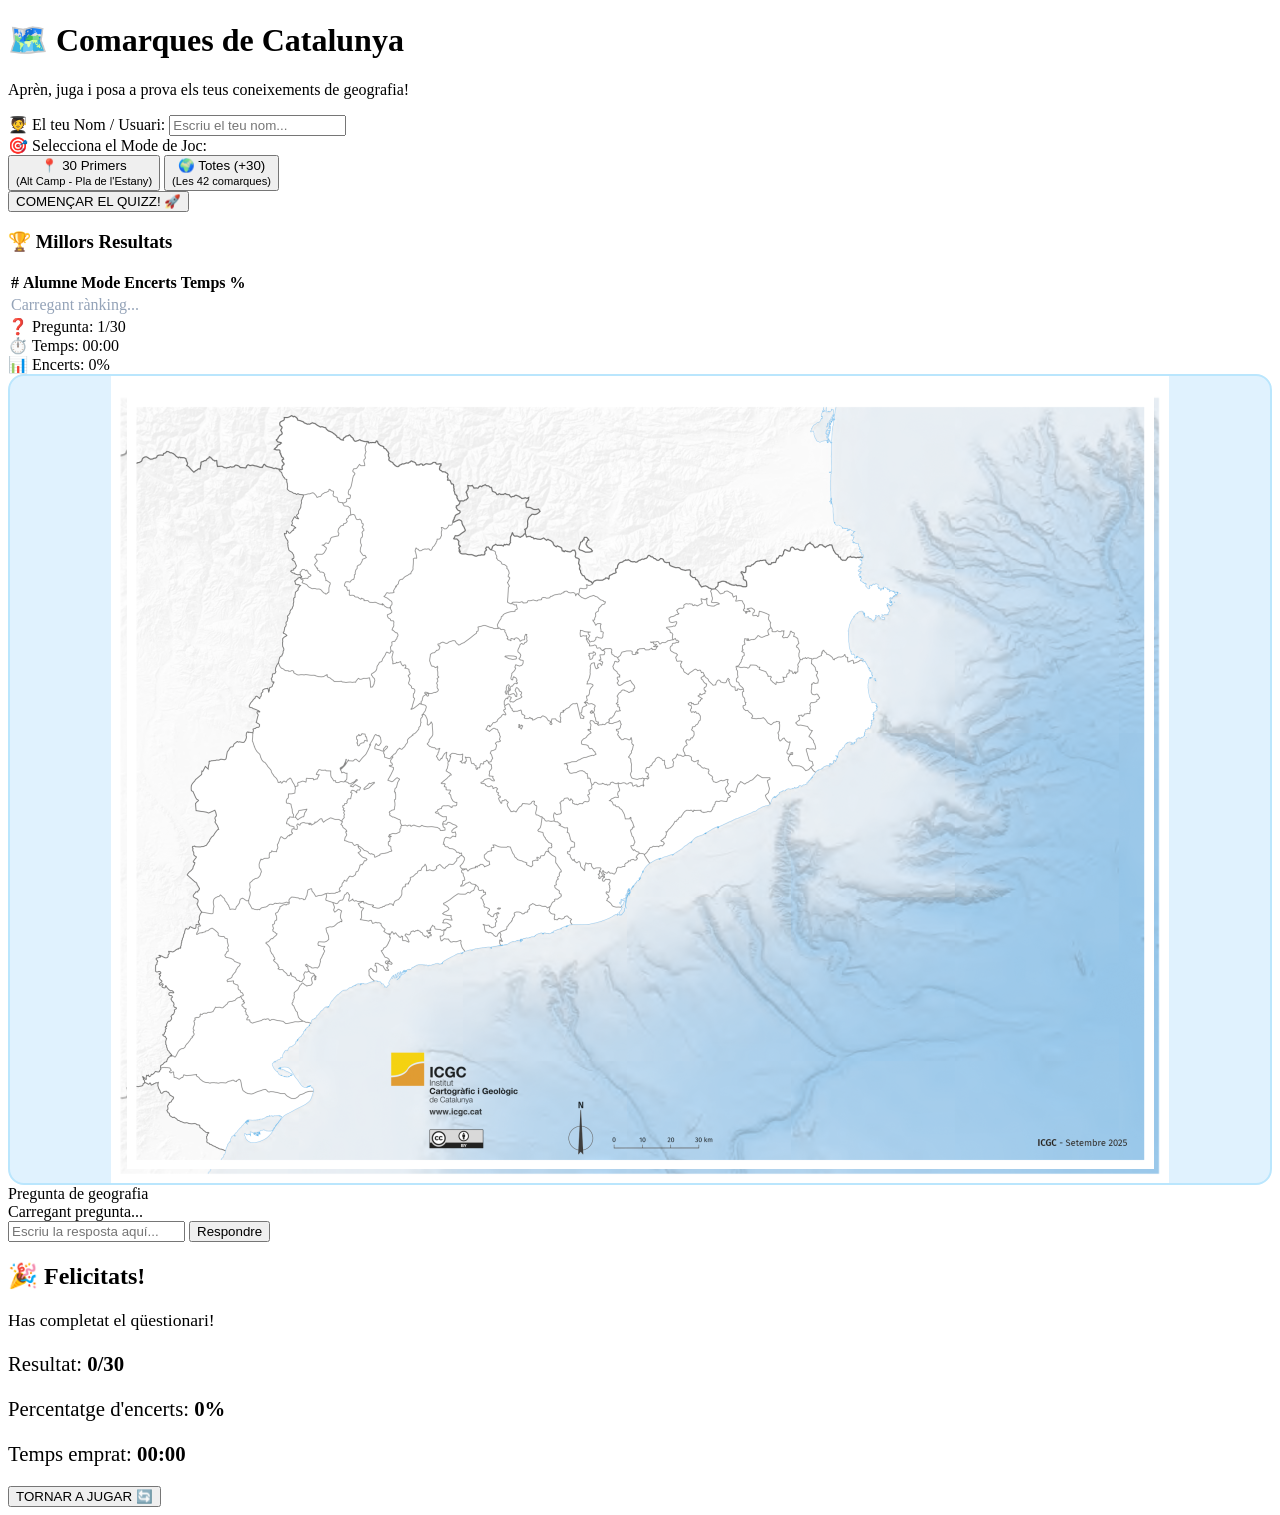
==== index.html @ b489b961 "Fix HTML structure and add interactive map" ====
<!DOCTYPE html>
<html lang="ca">
<head>
  <meta charset="UTF-8">
  <meta name="viewport" content="width=device-width, initial-scale=1.0">
  <title>Comarques de Catalunya - Quiz Interactiu</title>
  <link href="https://fonts.googleapis.com/css2?family=Fredoka+One&family=Quicksand:wght@500;600;700&display=swap" rel="stylesheet">
  <link rel="stylesheet" href="styles.css">
</head>
<body>

<div class="app-container">
  <header>
    <h1>🗺️ Comarques de Catalunya</h1>
    <p>Aprèn, juga i posa a prova els teus coneixements de geografia!</p>
  </header>

  <!-- PANTALLA INICIAL / REGISTRE -->
  <div id="screen-start" class="screen active">
    <div class="welcome-card">
      <div class="input-group">
        <label for="student-name">🧑‍🎓 El teu Nom / Usuari:</label>
        <input type="text" id="student-name" placeholder="Escriu el teu nom..." autocomplete="off">
      </div>

      <div class="mode-selection">
        <label>🎯 Selecciona el Mode de Joc:</label>
        <div class="mode-options">
          <button type="button" class="mode-btn selected" id="btn-mode-30" onclick="selectMode('30')">
            📍 30 Primers<br><small>(Alt Camp - Pla de l'Estany)</small>
          </button>
          <button type="button" class="mode-btn" id="btn-mode-all" onclick="selectMode('all')">
            🌍 Totes (+30)<br><small>(Les 42 comarques)</small>
          </button>
        </div>
      </div>

      <button class="start-btn" onclick="startQuiz()">COMENÇAR EL QUIZZ! 🚀</button>

      <!-- TABLA RÀNKING INICIAL -->
      <div class="ranking-section">
        <h3>🏆 Millors Resultats</h3>
        <table class="ranking-table">
          <thead>
            <tr>
              <th>#</th>
              <th>Alumne</th>
              <th>Mode</th>
              <th>Encerts</th>
              <th>Temps</th>
              <th>%</th>
            </tr>
          </thead>
          <tbody id="leaderboard-body">
            <tr><td colspan="6" style="color:#94A3B8;">Carregant rànking...</td></tr>
          </tbody>
        </table>
      </div>
    </div>
  </div>

  <!-- PANTALLA DEL QUIZZ -->
  <div id="screen-quiz" class="screen">
    <div class="quiz-layout">
      <!-- BARRA D'ESTADÍSTIQUES -->
      <div class="stats-bar">
        <div class="stat-badge">
          <span>❓ Pregunta:</span> <span id="q-counter">1/30</span>
        </div>
        <div class="stat-badge">
          <span>⏱️ Temps:</span> <span id="timer-display">00:00</span>
        </div>
        <div class="stat-badge">
          <span>📊 Encerts:</span> <span id="accuracy-display">0%</span>
        </div>
      </div>

      <!-- MAPA INTERACTIU AMB MAPA2.PNG -->
      <div class="map-container" id="map-container">
        <div class="map-wrapper" id="map-wrapper">
          <img src="mapa2.png" alt="Mapa de Catalunya" id="map-img" onerror="onMapError()">
          <div id="pins-container"></div>
        </div>
      </div>

      <!-- CAIXA DE PREGUNTES I RESPOSTA -->
      <div class="question-box">
        <div class="question-title" id="question-type-title">Pregunta de geografia</div>
        <div class="question-prompt" id="question-text">Carregant pregunta...</div>

        <div id="input-container" class="answer-form">
          <input type="text" id="user-answer" class="answer-input" placeholder="Escriu la resposta aquí..." autocomplete="off">
          <button class="submit-btn" onclick="checkAnswer()">Respondre</button>
        </div>

        <div id="map-instruction" style="display:none; font-weight:700; color:#0284C7; text-align:center;">
          👇 Fes clic directament sobre el punt de la comarca al mapa!
        </div>

        <div id="feedback-box" class="feedback-message"></div>
      </div>
    </div>
  </div>

  <!-- PANTALLA DE RESULTATS -->
  <div id="screen-results" class="screen">
    <div class="welcome-card">
      <div class="results-summary">
        <h2>🎉 Felicitats!</h2>
        <p style="font-size: 1.1rem; margin-top: 8px;">Has completat el qüestionari!</p>
        <div style="margin: 20px 0; font-size: 1.3rem;">
          <p>Resultat: <strong id="res-score" style="color:var(--primary)">0/30</strong></p>
          <p>Percentatge d'encerts: <strong id="res-accuracy" style="color:var(--success)">0%</strong></p>
          <p>Temps emprat: <strong id="res-time">00:00</strong></p>
        </div>
      </div>

      <button class="start-btn" onclick="resetToStart()">TORNAR A JUGAR 🔄</button>
    </div>
  </div>
</div>

<script src="script.js"></script>
</body>
</html>
---- styles.css ----
.map-container {
  background-color: #E0F2FE;
  /* Carrega la imatge mapa2.png com a fons del contenidor */
  background-image: url('mapa2.png');
  background-size: contain;
  background-repeat: no-repeat;
  background-position: center;
  border-radius: 16px;
  padding: 10px;
  border: 2px solid #BAE6FD;
  position: relative;
  display: flex;
  justify-content: center;
  align-items: center;
  min-height: 450px;
}

svg.catalonia-map {
  width: 100%;
  height: 100%;
  max-height: 500px;
  filter: drop-shadow(0px 4px 8px rgba(0, 0, 0, 0.1));
}

/* Les meves capes vectorials ara són semitransparents per no tapar mapa2.png */
.comarca-path {
  fill: rgba(254, 243, 199, 0.2); /* Molt transparent per veure el mapa PNG de fons */
  stroke: rgba(217, 119, 6, 0.6);
  stroke-width: 1.5;
  stroke-linejoin: round;
  cursor: pointer;
  transition: all 0.2s ease;
}

.comarca-path:hover {
  fill: rgba(253, 224, 71, 0.5);
  stroke: #B45309;
  stroke-width: 2.5;
}

/* Quan una comarca s'il·lumina per a la pregunta */
.comarca-path.highlighted {
  fill: rgba(255, 0, 85, 0.65) !important; /* Vermell destacat semitransparent */
  stroke: #990033 !important;
  stroke-width: 3 !important;
  animation: pulseHighlight 1.2s infinite alternate;
}

.comarca-path.correct {
  fill: rgba(16, 185, 129, 0.7) !important;
  stroke: #047857 !important;
}
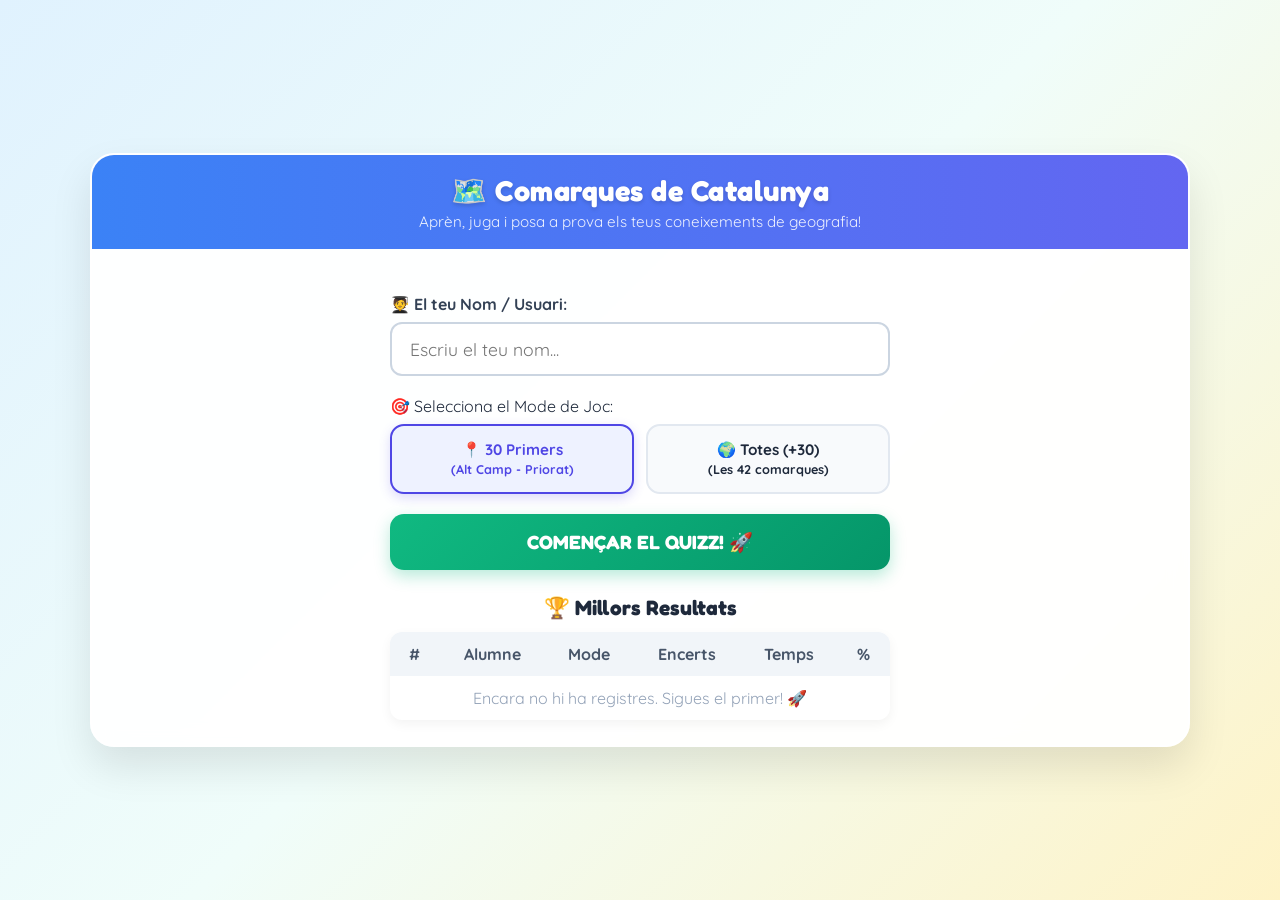
==== commit 19ab782d: "Fix HTML structure and improve initial screen display" ====
--- a/index.html
+++ b/index.html
@@ -15,8 +15,8 @@
     <p>Aprèn, juga i posa a prova els teus coneixements de geografia!</p>
   </header>
 
-  <!-- PANTALLA INICIAL / REGISTRE -->
-  <div id="screen-start" class="screen active">
+  <!-- PANTALLA 1: INICI I REGISTRE (Visible per defecte) -->
+  <div id="screen-start" class="screen active" style="display: flex;">
     <div class="welcome-card">
       <div class="input-group">
         <label for="student-name">🧑‍🎓 El teu Nom / Usuari:</label>
@@ -27,7 +27,7 @@
         <label>🎯 Selecciona el Mode de Joc:</label>
         <div class="mode-options">
           <button type="button" class="mode-btn selected" id="btn-mode-30" onclick="selectMode('30')">
-            📍 30 Primers<br><small>(Alt Camp - Pla de l'Estany)</small>
+            📍 30 Primers<br><small>(Alt Camp - Priorat)</small>
           </button>
           <button type="button" class="mode-btn" id="btn-mode-all" onclick="selectMode('all')">
             🌍 Totes (+30)<br><small>(Les 42 comarques)</small>
@@ -52,15 +52,15 @@
             </tr>
           </thead>
           <tbody id="leaderboard-body">
-            <tr><td colspan="6" style="color:#94A3B8;">Carregant rànking...</td></tr>
+            <tr><td colspan="6" style="color:#94A3B8;">Sense registres encara. Sigues el primer! 🚀</td></tr>
           </tbody>
         </table>
       </div>
     </div>
   </div>
 
-  <!-- PANTALLA DEL QUIZZ -->
-  <div id="screen-quiz" class="screen">
+  <!-- PANTALLA 2: JOC QUIZZ (Oculta inicialment) -->
+  <div id="screen-quiz" class="screen" style="display: none;">
     <div class="quiz-layout">
       <!-- BARRA D'ESTADÍSTIQUES -->
       <div class="stats-bar">
@@ -75,7 +75,7 @@
         </div>
       </div>
 
-      <!-- MAPA INTERACTIU AMB MAPA2.PNG -->
+      <!-- MAPA INTERACTIU SOBRE MAPA2.PNG -->
       <div class="map-container" id="map-container">
         <div class="map-wrapper" id="map-wrapper">
           <img src="mapa2.png" alt="Mapa de Catalunya" id="map-img" onerror="onMapError()">
@@ -83,13 +83,13 @@
         </div>
       </div>
 
-      <!-- CAIXA DE PREGUNTES I RESPOSTA -->
+      <!-- CAIXA DE PREGUNTES -->
       <div class="question-box">
         <div class="question-title" id="question-type-title">Pregunta de geografia</div>
         <div class="question-prompt" id="question-text">Carregant pregunta...</div>
 
         <div id="input-container" class="answer-form">
-          <input type="text" id="user-answer" class="answer-input" placeholder="Escriu la resposta aquí..." autocomplete="off">
+          <input type="text" id="user-answer" class="answer-input" placeholder="Escriu la resposta..." autocomplete="off">
           <button class="submit-btn" onclick="checkAnswer()">Respondre</button>
         </div>
 
@@ -102,15 +102,15 @@
     </div>
   </div>
 
-  <!-- PANTALLA DE RESULTATS -->
-  <div id="screen-results" class="screen">
+  <!-- PANTALLA 3: RESULTATS (Oculta inicialment) -->
+  <div id="screen-results" class="screen" style="display: none;">
     <div class="welcome-card">
       <div class="results-summary">
         <h2>🎉 Felicitats!</h2>
         <p style="font-size: 1.1rem; margin-top: 8px;">Has completat el qüestionari!</p>
-        <div style="margin: 20px 0; font-size: 1.3rem;">
-          <p>Resultat: <strong id="res-score" style="color:var(--primary)">0/30</strong></p>
-          <p>Percentatge d'encerts: <strong id="res-accuracy" style="color:var(--success)">0%</strong></p>
+        <div style="margin: 20px 0; font-size: 1.3rem; line-height: 1.8;">
+          <p>Resultat: <strong id="res-score" style="color:#4F46E5;">0/30</strong></p>
+          <p>Percentatge d'encerts: <strong id="res-accuracy" style="color:#10B981;">0%</strong></p>
           <p>Temps emprat: <strong id="res-time">00:00</strong></p>
         </div>
       </div>
--- a/styles.css
+++ b/styles.css
@@ -1,52 +1,415 @@
+:root {
+  --primary: #4F46E5;
+  --primary-hover: #4338CA;
+  --secondary: #06B6D4;
+  --accent: #F59E0B;
+  --success: #10B981;
+  --error: #EF4444;
+  --bg-gradient: linear-gradient(135deg, #E0F2FE 0%, #F0FDFA 50%, #FEF3C7 100%);
+  --card-bg: rgba(255, 255, 255, 0.95);
+  --text-main: #1E293B;
+  --text-muted: #64748B;
+}
+
+* {
+  box-sizing: border-box;
+  margin: 0;
+  padding: 0;
+  font-family: 'Quicksand', sans-serif;
+}
+
+body {
+  background: var(--bg-gradient);
+  min-height: 100vh;
+  display: flex;
+  flex-direction: column;
+  align-items: center;
+  justify-content: center;
+  padding: 15px;
+  color: var(--text-main);
+}
+
+.app-container {
+  width: 100%;
+  max-width: 1100px;
+  background: var(--card-bg);
+  border-radius: 24px;
+  box-shadow: 0 20px 40px rgba(0, 0, 0, 0.1);
+  backdrop-filter: blur(10px);
+  border: 2px solid rgba(255, 255, 255, 0.8);
+  overflow: hidden;
+  display: flex;
+  flex-direction: column;
+}
+
+header {
+  background: linear-gradient(90deg, #3B82F6, #6366F1);
+  color: white;
+  padding: 18px 25px;
+  text-align: center;
+}
+
+header h1 {
+  font-family: 'Fredoka One', cursive;
+  font-size: 1.8rem;
+  letter-spacing: 0.5px;
+  text-shadow: 0 2px 4px rgba(0,0,0,0.15);
+}
+
+header p {
+  font-size: 0.95rem;
+  opacity: 0.9;
+  margin-top: 4px;
+}
+
+.screen {
+  display: none;
+  padding: 25px;
+  animation: fadeIn 0.4s ease-out;
+}
+
+.screen.active {
+  display: flex;
+  flex-direction: column;
+  align-items: center;
+}
+
+@keyframes fadeIn {
+  from { opacity: 0; transform: translateY(10px); }
+  to { opacity: 1; transform: translateY(0); }
+}
+
+/* PANTALLA INICIAL */
+.welcome-card {
+  max-width: 500px;
+  width: 100%;
+  text-align: center;
+}
+
+.input-group {
+  margin: 20px 0;
+  text-align: left;
+}
+
+.input-group label {
+  display: block;
+  font-weight: 700;
+  margin-bottom: 8px;
+  color: #334155;
+}
+
+.input-group input {
+  width: 100%;
+  padding: 14px 18px;
+  border: 2px solid #CBD5E1;
+  border-radius: 12px;
+  font-size: 1.1rem;
+  transition: all 0.2s;
+  outline: none;
+}
+
+.input-group input:focus {
+  border-color: var(--primary);
+  box-shadow: 0 0 0 4px rgba(79, 70, 229, 0.15);
+}
+
+.mode-selection {
+  margin: 20px 0;
+  text-align: left;
+}
+
+.mode-options {
+  display: grid;
+  grid-template-columns: 1fr 1fr;
+  gap: 12px;
+  margin-top: 8px;
+}
+
+.mode-btn {
+  padding: 14px 10px;
+  border: 2px solid #E2E8F0;
+  background: #F8FAFC;
+  border-radius: 14px;
+  cursor: pointer;
+  font-weight: 700;
+  font-size: 0.95rem;
+  text-align: center;
+  transition: all 0.25s ease;
+  color: var(--text-main);
+}
+
+.mode-btn:hover {
+  border-color: var(--primary);
+  background: #EEF2FF;
+}
+
+.mode-btn.selected {
+  border-color: var(--primary);
+  background: #EEF2FF;
+  color: var(--primary);
+  box-shadow: 0 4px 12px rgba(79, 70, 229, 0.2);
+}
+
+.start-btn {
+  width: 100%;
+  padding: 16px;
+  background: linear-gradient(135deg, #10B981, #059669);
+  color: white;
+  border: none;
+  border-radius: 14px;
+  font-size: 1.2rem;
+  font-weight: 700;
+  font-family: 'Fredoka One', cursive;
+  cursor: pointer;
+  box-shadow: 0 6px 16px rgba(16, 185, 129, 0.3);
+  transition: transform 0.2s, box-shadow 0.2s;
+}
+
+.start-btn:hover {
+  transform: translateY(-2px);
+  box-shadow: 0 8px 20px rgba(16, 185, 129, 0.4);
+}
+
+/* PANTALLA QUIZZ */
+.quiz-layout {
+  display: grid;
+  grid-template-columns: 1fr 1fr;
+  gap: 20px;
+  width: 100%;
+}
+
+@media (max-width: 850px) {
+  .quiz-layout {
+    grid-template-columns: 1fr;
+  }
+}
+
+.stats-bar {
+  grid-column: 1 / -1;
+  display: flex;
+  justify-content: space-between;
+  align-items: center;
+  background: #F1F5F9;
+  padding: 12px 20px;
+  border-radius: 14px;
+  font-weight: 700;
+  font-size: 1rem;
+}
+
+.stat-badge {
+  display: flex;
+  align-items: center;
+  gap: 6px;
+  background: white;
+  padding: 6px 14px;
+  border-radius: 20px;
+  box-shadow: 0 2px 6px rgba(0,0,0,0.05);
+}
+
+/* CONTENIDOR DEL MAPA PNG */
 .map-container {
-  background-color: #E0F2FE;
-  /* Carrega la imatge mapa2.png com a fons del contenidor */
-  background-image: url('mapa2.png');
-  background-size: contain;
-  background-repeat: no-repeat;
-  background-position: center;
+  background: #E0F2FE;
   border-radius: 16px;
-  padding: 10px;
+  padding: 12px;
   border: 2px solid #BAE6FD;
-  position: relative;
   display: flex;
   justify-content: center;
   align-items: center;
-  min-height: 450px;
-}
-
-svg.catalonia-map {
-  width: 100%;
-  height: 100%;
-  max-height: 500px;
-  filter: drop-shadow(0px 4px 8px rgba(0, 0, 0, 0.1));
-}
-
-/* Les meves capes vectorials ara són semitransparents per no tapar mapa2.png */
-.comarca-path {
-  fill: rgba(254, 243, 199, 0.2); /* Molt transparent per veure el mapa PNG de fons */
-  stroke: rgba(217, 119, 6, 0.6);
-  stroke-width: 1.5;
-  stroke-linejoin: round;
+}
+
+.map-wrapper {
+  position: relative;
+  width: 100%;
+  max-width: 600px;
+  display: inline-block;
+  border-radius: 12px;
+  overflow: hidden;
+  box-shadow: 0 4px 12px rgba(0, 0, 0, 0.08);
+}
+
+.map-wrapper img {
+  width: 100%;
+  height: auto;
+  display: block;
+}
+
+/* PUNTS INTERACTIUS SOBRE MAPA2.PNG */
+.comarca-pin {
+  position: absolute;
+  width: 20px;
+  height: 20px;
+  margin-left: -10px;
+  margin-top: -10px;
+  border-radius: 50%;
+  background: rgba(239, 68, 68, 0.85);
+  border: 2px solid #FFFFFF;
+  box-shadow: 0 2px 6px rgba(0,0,0,0.3);
   cursor: pointer;
-  transition: all 0.2s ease;
-}
-
-.comarca-path:hover {
-  fill: rgba(253, 224, 71, 0.5);
-  stroke: #B45309;
-  stroke-width: 2.5;
-}
-
-/* Quan una comarca s'il·lumina per a la pregunta */
-.comarca-path.highlighted {
-  fill: rgba(255, 0, 85, 0.65) !important; /* Vermell destacat semitransparent */
-  stroke: #990033 !important;
-  stroke-width: 3 !important;
-  animation: pulseHighlight 1.2s infinite alternate;
-}
-
-.comarca-path.correct {
-  fill: rgba(16, 185, 129, 0.7) !important;
-  stroke: #047857 !important;
-}
+  transition: all 0.25s ease;
+  z-index: 10;
+}
+
+.comarca-pin:hover {
+  transform: scale(1.4);
+  background: #F59E0B;
+  z-index: 20;
+}
+
+/* PUNTA DESTACAT/IL·LUMINAT QUAN ES PREGUNTA */
+.comarca-pin.highlighted {
+  width: 30px;
+  height: 30px;
+  margin-left: -15px;
+  margin-top: -15px;
+  background: #FF0055;
+  border: 3px solid #FFFFFF;
+  animation: pulsePin 1s infinite alternate;
+  z-index: 30;
+}
+
+.comarca-pin.correct {
+  background: #10B981 !important;
+  border-color: #FFFFFF !important;
+  box-shadow: 0 0 0 6px rgba(16, 185, 129, 0.4) !important;
+}
+
+@keyframes pulsePin {
+  0% { transform: scale(1); box-shadow: 0 0 0 4px rgba(255, 0, 85, 0.4); }
+  100% { transform: scale(1.3); box-shadow: 0 0 0 12px rgba(255, 0, 85, 0.1); }
+}
+
+.question-box {
+  display: flex;
+  flex-direction: column;
+  justify-content: center;
+  gap: 16px;
+  background: white;
+  padding: 20px;
+  border-radius: 16px;
+  border: 2px solid #E2E8F0;
+  box-shadow: 0 4px 12px rgba(0, 0, 0, 0.03);
+}
+
+.question-title {
+  font-size: 1.2rem;
+  font-weight: 700;
+  color: var(--primary);
+}
+
+.question-prompt {
+  font-size: 1.35rem;
+  font-weight: 700;
+  color: var(--text-main);
+  min-height: 60px;
+}
+
+.answer-form {
+  display: flex;
+  gap: 10px;
+}
+
+.answer-input {
+  flex: 1;
+  padding: 12px 16px;
+  border: 2px solid #CBD5E1;
+  border-radius: 12px;
+  font-size: 1.1rem;
+  outline: none;
+}
+
+.answer-input:focus {
+  border-color: var(--primary);
+}
+
+.submit-btn {
+  padding: 12px 24px;
+  background: var(--primary);
+  color: white;
+  border: none;
+  border-radius: 12px;
+  font-weight: 700;
+  cursor: pointer;
+  transition: background 0.2s;
+}
+
+.submit-btn:hover {
+  background: var(--primary-hover);
+}
+
+.feedback-message {
+  padding: 12px;
+  border-radius: 10px;
+  font-weight: 700;
+  text-align: center;
+  display: none;
+  font-size: 1.05rem;
+}
+
+.feedback-message.correct {
+  display: block;
+  background: #D1FAE5;
+  color: #065F46;
+}
+
+.feedback-message.incorrect {
+  display: block;
+  background: #FEE2E2;
+  color: #991B1B;
+}
+
+/* RÀNKING I RESULTATS */
+.ranking-section {
+  width: 100%;
+  margin-top: 25px;
+}
+
+.ranking-section h3 {
+  font-family: 'Fredoka One', cursive;
+  font-size: 1.3rem;
+  margin-bottom: 12px;
+  color: #1E293B;
+  text-align: center;
+}
+
+table.ranking-table {
+  width: 100%;
+  border-collapse: collapse;
+  background: white;
+  border-radius: 12px;
+  overflow: hidden;
+  box-shadow: 0 4px 12px rgba(0,0,0,0.05);
+}
+
+table.ranking-table th, table.ranking-table td {
+  padding: 12px 15px;
+  text-align: center;
+}
+
+table.ranking-table th {
+  background: #F1F5F9;
+  color: #475569;
+  font-weight: 700;
+}
+
+table.ranking-table tr:nth-child(even) {
+  background: #F8FAFC;
+}
+
+.badge-top {
+  background: #FEF3C7;
+  color: #D97706;
+  font-weight: 700;
+  padding: 4px 8px;
+  border-radius: 6px;
+}
+
+.results-summary {
+  text-align: center;
+  margin-bottom: 20px;
+}
+
+.results-summary h2 {
+  font-family: 'Fredoka One', cursive;
+  font-size: 2.2rem;
+  color: var(--primary);
+}
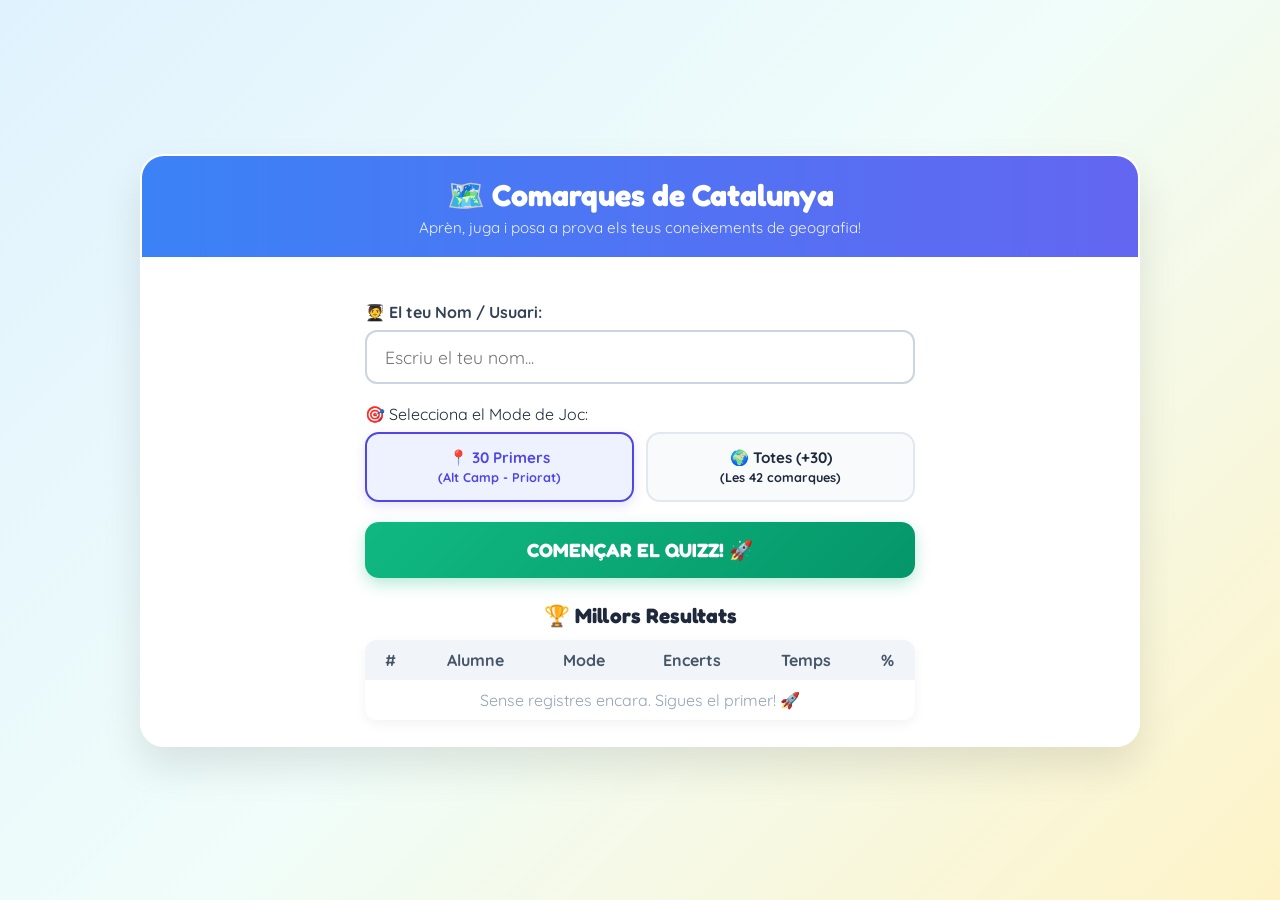
==== commit a0bd77ae: "Fix HTML structure and add script defer attribute" ====
--- a/index.html
+++ b/index.html
@@ -6,6 +6,7 @@
   <title>Comarques de Catalunya - Quiz Interactiu</title>
   <link href="https://fonts.googleapis.com/css2?family=Fredoka+One&family=Quicksand:wght@500;600;700&display=swap" rel="stylesheet">
   <link rel="stylesheet" href="styles.css">
+  <script src="script.js" defer></script>
 </head>
 <body>
 
@@ -15,7 +16,7 @@
     <p>Aprèn, juga i posa a prova els teus coneixements de geografia!</p>
   </header>
 
-  <!-- PANTALLA 1: INICI I REGISTRE (Visible per defecte) -->
+  <!-- PANTALLA 1: INICI I REGISTRE -->
   <div id="screen-start" class="screen active" style="display: flex;">
     <div class="welcome-card">
       <div class="input-group">
@@ -35,7 +36,7 @@
         </div>
       </div>
 
-      <button class="start-btn" onclick="startQuiz()">COMENÇAR EL QUIZZ! 🚀</button>
+      <button type="button" class="start-btn" onclick="startQuiz()">COMENÇAR EL QUIZZ! 🚀</button>
 
       <!-- TABLA RÀNKING INICIAL -->
       <div class="ranking-section">
@@ -59,7 +60,7 @@
     </div>
   </div>
 
-  <!-- PANTALLA 2: JOC QUIZZ (Oculta inicialment) -->
+  <!-- PANTALLA 2: JOC QUIZZ -->
   <div id="screen-quiz" class="screen" style="display: none;">
     <div class="quiz-layout">
       <!-- BARRA D'ESTADÍSTIQUES -->
@@ -90,7 +91,7 @@
 
         <div id="input-container" class="answer-form">
           <input type="text" id="user-answer" class="answer-input" placeholder="Escriu la resposta..." autocomplete="off">
-          <button class="submit-btn" onclick="checkAnswer()">Respondre</button>
+          <button type="button" class="submit-btn" onclick="checkAnswer()">Respondre</button>
         </div>
 
         <div id="map-instruction" style="display:none; font-weight:700; color:#0284C7; text-align:center;">
@@ -102,7 +103,7 @@
     </div>
   </div>
 
-  <!-- PANTALLA 3: RESULTATS (Oculta inicialment) -->
+  <!-- PANTALLA 3: RESULTATS -->
   <div id="screen-results" class="screen" style="display: none;">
     <div class="welcome-card">
       <div class="results-summary">
@@ -115,11 +116,10 @@
         </div>
       </div>
 
-      <button class="start-btn" onclick="resetToStart()">TORNAR A JUGAR 🔄</button>
+      <button type="button" class="start-btn" onclick="resetToStart()">TORNAR A JUGAR 🔄</button>
     </div>
   </div>
 </div>
 
-<script src="script.js"></script>
 </body>
 </html>
--- a/styles.css
+++ b/styles.css
@@ -1,14 +1,9 @@
 :root {
   --primary: #4F46E5;
   --primary-hover: #4338CA;
-  --secondary: #06B6D4;
-  --accent: #F59E0B;
-  --success: #10B981;
-  --error: #EF4444;
   --bg-gradient: linear-gradient(135deg, #E0F2FE 0%, #F0FDFA 50%, #FEF3C7 100%);
-  --card-bg: rgba(255, 255, 255, 0.95);
+  --card-bg: rgba(255, 255, 255, 0.98);
   --text-main: #1E293B;
-  --text-muted: #64748B;
 }
 
 * {
@@ -31,11 +26,10 @@
 
 .app-container {
   width: 100%;
-  max-width: 1100px;
+  max-width: 1000px;
   background: var(--card-bg);
   border-radius: 24px;
   box-shadow: 0 20px 40px rgba(0, 0, 0, 0.1);
-  backdrop-filter: blur(10px);
   border: 2px solid rgba(255, 255, 255, 0.8);
   overflow: hidden;
   display: flex;
@@ -45,15 +39,13 @@
 header {
   background: linear-gradient(90deg, #3B82F6, #6366F1);
   color: white;
-  padding: 18px 25px;
+  padding: 20px;
   text-align: center;
 }
 
 header h1 {
   font-family: 'Fredoka One', cursive;
-  font-size: 1.8rem;
-  letter-spacing: 0.5px;
-  text-shadow: 0 2px 4px rgba(0,0,0,0.15);
+  font-size: 1.9rem;
 }
 
 header p {
@@ -62,26 +54,28 @@
   margin-top: 4px;
 }
 
+/* ESTRUCTURA PANTALLES */
 .screen {
-  display: none;
   padding: 25px;
-  animation: fadeIn 0.4s ease-out;
+  width: 100%;
+  box-sizing: border-box;
+  animation: fadeIn 0.3s ease-out;
 }
 
 .screen.active {
-  display: flex;
+  display: flex !important;
   flex-direction: column;
   align-items: center;
 }
 
 @keyframes fadeIn {
-  from { opacity: 0; transform: translateY(10px); }
+  from { opacity: 0; transform: translateY(8px); }
   to { opacity: 1; transform: translateY(0); }
 }
 
 /* PANTALLA INICIAL */
 .welcome-card {
-  max-width: 500px;
+  max-width: 550px;
   width: 100%;
   text-align: center;
 }
@@ -104,7 +98,6 @@
   border: 2px solid #CBD5E1;
   border-radius: 12px;
   font-size: 1.1rem;
-  transition: all 0.2s;
   outline: none;
 }
 
@@ -134,7 +127,7 @@
   font-weight: 700;
   font-size: 0.95rem;
   text-align: center;
-  transition: all 0.25s ease;
+  transition: all 0.2s ease;
   color: var(--text-main);
 }
 
@@ -147,7 +140,7 @@
   border-color: var(--primary);
   background: #EEF2FF;
   color: var(--primary);
-  box-shadow: 0 4px 12px rgba(79, 70, 229, 0.2);
+  box-shadow: 0 4px 12px rgba(79, 70, 229, 0.15);
 }
 
 .start-btn {
@@ -162,15 +155,14 @@
   font-family: 'Fredoka One', cursive;
   cursor: pointer;
   box-shadow: 0 6px 16px rgba(16, 185, 129, 0.3);
-  transition: transform 0.2s, box-shadow 0.2s;
+  transition: transform 0.2s;
 }
 
 .start-btn:hover {
   transform: translateY(-2px);
-  box-shadow: 0 8px 20px rgba(16, 185, 129, 0.4);
-}
-
-/* PANTALLA QUIZZ */
+}
+
+/* LAYOUT JOC QUIZZ */
 .quiz-layout {
   display: grid;
   grid-template-columns: 1fr 1fr;
@@ -206,11 +198,11 @@
   box-shadow: 0 2px 6px rgba(0,0,0,0.05);
 }
 
-/* CONTENIDOR DEL MAPA PNG */
+/* MAPA PNG I PUNTS */
 .map-container {
   background: #E0F2FE;
   border-radius: 16px;
-  padding: 12px;
+  padding: 10px;
   border: 2px solid #BAE6FD;
   display: flex;
   justify-content: center;
@@ -220,7 +212,7 @@
 .map-wrapper {
   position: relative;
   width: 100%;
-  max-width: 600px;
+  max-width: 550px;
   display: inline-block;
   border-radius: 12px;
   overflow: hidden;
@@ -233,19 +225,18 @@
   display: block;
 }
 
-/* PUNTS INTERACTIUS SOBRE MAPA2.PNG */
 .comarca-pin {
   position: absolute;
-  width: 20px;
-  height: 20px;
-  margin-left: -10px;
-  margin-top: -10px;
+  width: 18px;
+  height: 18px;
+  margin-left: -9px;
+  margin-top: -9px;
   border-radius: 50%;
   background: rgba(239, 68, 68, 0.85);
   border: 2px solid #FFFFFF;
   box-shadow: 0 2px 6px rgba(0,0,0,0.3);
   cursor: pointer;
-  transition: all 0.25s ease;
+  transition: all 0.2s ease;
   z-index: 10;
 }
 
@@ -255,12 +246,11 @@
   z-index: 20;
 }
 
-/* PUNTA DESTACAT/IL·LUMINAT QUAN ES PREGUNTA */
 .comarca-pin.highlighted {
-  width: 30px;
-  height: 30px;
-  margin-left: -15px;
-  margin-top: -15px;
+  width: 28px;
+  height: 28px;
+  margin-left: -14px;
+  margin-top: -14px;
   background: #FF0055;
   border: 3px solid #FFFFFF;
   animation: pulsePin 1s infinite alternate;
@@ -269,15 +259,15 @@
 
 .comarca-pin.correct {
   background: #10B981 !important;
-  border-color: #FFFFFF !important;
   box-shadow: 0 0 0 6px rgba(16, 185, 129, 0.4) !important;
 }
 
 @keyframes pulsePin {
   0% { transform: scale(1); box-shadow: 0 0 0 4px rgba(255, 0, 85, 0.4); }
-  100% { transform: scale(1.3); box-shadow: 0 0 0 12px rgba(255, 0, 85, 0.1); }
-}
-
+  100% { transform: scale(1.3); box-shadow: 0 0 0 10px rgba(255, 0, 85, 0.1); }
+}
+
+/* CAIXA DE PREGUNTES */
 .question-box {
   display: flex;
   flex-direction: column;
@@ -287,20 +277,19 @@
   padding: 20px;
   border-radius: 16px;
   border: 2px solid #E2E8F0;
-  box-shadow: 0 4px 12px rgba(0, 0, 0, 0.03);
 }
 
 .question-title {
-  font-size: 1.2rem;
+  font-size: 1.15rem;
   font-weight: 700;
   color: var(--primary);
 }
 
 .question-prompt {
-  font-size: 1.35rem;
+  font-size: 1.3rem;
   font-weight: 700;
   color: var(--text-main);
-  min-height: 60px;
+  min-height: 50px;
 }
 
 .answer-form {
@@ -322,18 +311,13 @@
 }
 
 .submit-btn {
-  padding: 12px 24px;
+  padding: 12px 20px;
   background: var(--primary);
   color: white;
   border: none;
   border-radius: 12px;
   font-weight: 700;
   cursor: pointer;
-  transition: background 0.2s;
-}
-
-.submit-btn:hover {
-  background: var(--primary-hover);
 }
 
 .feedback-message {
@@ -357,7 +341,7 @@
   color: #991B1B;
 }
 
-/* RÀNKING I RESULTATS */
+/* RÀNKING */
 .ranking-section {
   width: 100%;
   margin-top: 25px;
@@ -381,7 +365,7 @@
 }
 
 table.ranking-table th, table.ranking-table td {
-  padding: 12px 15px;
+  padding: 10px 12px;
   text-align: center;
 }
 
@@ -393,14 +377,6 @@
 
 table.ranking-table tr:nth-child(even) {
   background: #F8FAFC;
-}
-
-.badge-top {
-  background: #FEF3C7;
-  color: #D97706;
-  font-weight: 700;
-  padding: 4px 8px;
-  border-radius: 6px;
 }
 
 .results-summary {
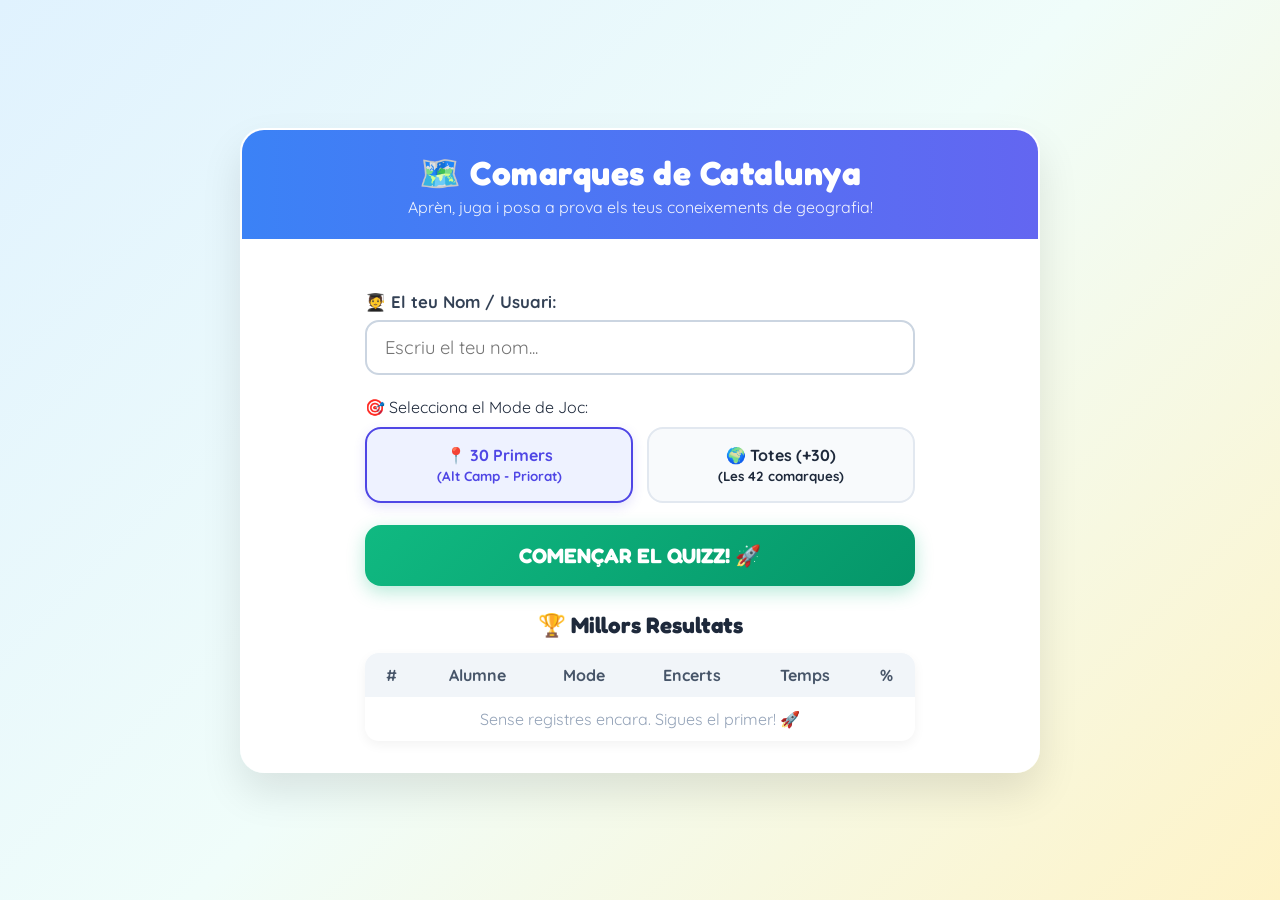
==== commit cefeec7c: "Update print statement from 'Hello' to 'Goodbye'" ====
--- a/index.html
+++ b/index.html
@@ -5,8 +5,355 @@
   <meta name="viewport" content="width=device-width, initial-scale=1.0">
   <title>Comarques de Catalunya - Quiz Interactiu</title>
   <link href="https://fonts.googleapis.com/css2?family=Fredoka+One&family=Quicksand:wght@500;600;700&display=swap" rel="stylesheet">
-  <link rel="stylesheet" href="styles.css">
-  <script src="script.js" defer></script>
+  
+  <style>
+    :root {
+      --primary: #4F46E5;
+      --primary-hover: #4338CA;
+      --secondary: #06B6D4;
+      --bg-gradient: linear-gradient(135deg, #E0F2FE 0%, #F0FDFA 50%, #FEF3C7 100%);
+      --card-bg: rgba(255, 255, 255, 0.98);
+      --text-main: #1E293B;
+      --success: #10B981;
+      --error: #EF4444;
+    }
+
+    * {
+      box-sizing: border-box;
+      margin: 0;
+      padding: 0;
+      font-family: 'Quicksand', sans-serif;
+    }
+
+    body {
+      background: var(--bg-gradient);
+      min-height: 100vh;
+      display: flex;
+      flex-direction: column;
+      align-items: center;
+      justify-content: center;
+      padding: 15px;
+      color: var(--text-main);
+    }
+
+    .app-container {
+      width: 100%;
+      max-width: 800px;
+      background: var(--card-bg);
+      border-radius: 24px;
+      box-shadow: 0 20px 40px rgba(0, 0, 0, 0.1);
+      border: 2px solid rgba(255, 255, 255, 0.8);
+      overflow: hidden;
+      display: flex;
+      flex-direction: column;
+    }
+
+    header {
+      background: linear-gradient(90deg, #3B82F6, #6366F1);
+      color: white;
+      padding: 22px;
+      text-align: center;
+    }
+
+    header h1 {
+      font-family: 'Fredoka One', cursive;
+      font-size: 2.1rem;
+      letter-spacing: 0.5px;
+    }
+
+    header p {
+      font-size: 1rem;
+      opacity: 0.92;
+      margin-top: 4px;
+    }
+
+    /* GESTIÓ DE PANTALLES */
+    .screen {
+      display: none;
+      padding: 30px;
+      width: 100%;
+      box-sizing: border-box;
+    }
+
+    .screen.active {
+      display: flex;
+      flex-direction: column;
+      align-items: center;
+    }
+
+    /* PANTALLA INICIAL */
+    .welcome-card {
+      max-width: 550px;
+      width: 100%;
+      text-align: center;
+    }
+
+    .input-group {
+      margin: 22px 0;
+      text-align: left;
+    }
+
+    .input-group label {
+      display: block;
+      font-weight: 700;
+      margin-bottom: 8px;
+      color: #334155;
+      font-size: 1.05rem;
+    }
+
+    .input-group input {
+      width: 100%;
+      padding: 14px 18px;
+      border: 2px solid #CBD5E1;
+      border-radius: 14px;
+      font-size: 1.15rem;
+      outline: none;
+      transition: all 0.2s;
+    }
+
+    .input-group input:focus {
+      border-color: var(--primary);
+      box-shadow: 0 0 0 4px rgba(79, 70, 229, 0.15);
+    }
+
+    .mode-selection {
+      margin: 22px 0;
+      text-align: left;
+    }
+
+    .mode-options {
+      display: grid;
+      grid-template-columns: 1fr 1fr;
+      gap: 14px;
+      margin-top: 10px;
+    }
+
+    .mode-btn {
+      padding: 16px 12px;
+      border: 2px solid #E2E8F0;
+      background: #F8FAFC;
+      border-radius: 16px;
+      cursor: pointer;
+      font-weight: 700;
+      font-size: 1rem;
+      text-align: center;
+      transition: all 0.2s ease;
+      color: var(--text-main);
+    }
+
+    .mode-btn:hover {
+      border-color: var(--primary);
+      background: #EEF2FF;
+    }
+
+    .mode-btn.selected {
+      border-color: var(--primary);
+      background: #EEF2FF;
+      color: var(--primary);
+      box-shadow: 0 4px 12px rgba(79, 70, 229, 0.15);
+    }
+
+    .start-btn {
+      width: 100%;
+      padding: 18px;
+      background: linear-gradient(135deg, #10B981, #059669);
+      color: white;
+      border: none;
+      border-radius: 16px;
+      font-size: 1.3rem;
+      font-weight: 700;
+      font-family: 'Fredoka One', cursive;
+      cursor: pointer;
+      box-shadow: 0 6px 18px rgba(16, 185, 129, 0.3);
+      transition: transform 0.2s;
+    }
+
+    .start-btn:hover {
+      transform: translateY(-2px);
+    }
+
+    /* QUIZZ LAYOUT */
+    .quiz-container {
+      width: 100%;
+      max-width: 650px;
+      display: flex;
+      flex-direction: column;
+      gap: 20px;
+    }
+
+    .stats-bar {
+      display: flex;
+      justify-content: space-between;
+      align-items: center;
+      background: #F1F5F9;
+      padding: 14px 20px;
+      border-radius: 16px;
+      font-weight: 700;
+      font-size: 1.05rem;
+    }
+
+    .stat-badge {
+      display: flex;
+      align-items: center;
+      gap: 6px;
+      background: white;
+      padding: 6px 16px;
+      border-radius: 20px;
+      box-shadow: 0 2px 6px rgba(0,0,0,0.05);
+    }
+
+    .question-card {
+      background: white;
+      border: 2px solid #E2E8F0;
+      border-radius: 20px;
+      padding: 30px;
+      box-shadow: 0 10px 25px rgba(0,0,0,0.03);
+      display: flex;
+      flex-direction: column;
+      align-items: center;
+      text-align: center;
+      gap: 20px;
+    }
+
+    .question-tag {
+      background: #EEF2FF;
+      color: var(--primary);
+      font-weight: 700;
+      padding: 6px 16px;
+      border-radius: 20px;
+      font-size: 0.95rem;
+      text-transform: uppercase;
+      letter-spacing: 0.5px;
+    }
+
+    .question-text {
+      font-size: 1.5rem;
+      font-weight: 700;
+      color: #0F172A;
+      line-height: 1.4;
+      min-height: 70px;
+      display: flex;
+      align-items: center;
+      justify-content: center;
+    }
+
+    .question-text highlight {
+      color: var(--primary);
+      text-decoration: underline;
+      text-decoration-color: #A5B4FC;
+    }
+
+    .answer-form {
+      width: 100%;
+      display: flex;
+      gap: 12px;
+    }
+
+    .answer-input {
+      flex: 1;
+      padding: 16px 20px;
+      border: 2px solid #CBD5E1;
+      border-radius: 14px;
+      font-size: 1.2rem;
+      outline: none;
+      text-align: center;
+      font-weight: 600;
+    }
+
+    .answer-input:focus {
+      border-color: var(--primary);
+      box-shadow: 0 0 0 4px rgba(79, 70, 229, 0.15);
+    }
+
+    .submit-btn {
+      padding: 16px 28px;
+      background: var(--primary);
+      color: white;
+      border: none;
+      border-radius: 14px;
+      font-size: 1.1rem;
+      font-weight: 700;
+      cursor: pointer;
+      transition: background 0.2s;
+    }
+
+    .submit-btn:hover {
+      background: var(--primary-hover);
+    }
+
+    .feedback-message {
+      width: 100%;
+      padding: 14px;
+      border-radius: 12px;
+      font-weight: 700;
+      text-align: center;
+      display: none;
+      font-size: 1.1rem;
+    }
+
+    .feedback-message.correct {
+      display: block;
+      background: #D1FAE5;
+      color: #065F46;
+      border: 1px solid #A7F3D0;
+    }
+
+    .feedback-message.incorrect {
+      display: block;
+      background: #FEE2E2;
+      color: #991B1B;
+      border: 1px solid #FECACA;
+    }
+
+    /* RÀNKING */
+    .ranking-section {
+      width: 100%;
+      margin-top: 25px;
+    }
+
+    .ranking-section h3 {
+      font-family: 'Fredoka One', cursive;
+      font-size: 1.4rem;
+      margin-bottom: 14px;
+      color: #1E293B;
+      text-align: center;
+    }
+
+    table.ranking-table {
+      width: 100%;
+      border-collapse: collapse;
+      background: white;
+      border-radius: 14px;
+      overflow: hidden;
+      box-shadow: 0 4px 12px rgba(0,0,0,0.05);
+    }
+
+    table.ranking-table th, table.ranking-table td {
+      padding: 12px 14px;
+      text-align: center;
+    }
+
+    table.ranking-table th {
+      background: #F1F5F9;
+      color: #475569;
+      font-weight: 700;
+    }
+
+    table.ranking-table tr:nth-child(even) {
+      background: #F8FAFC;
+    }
+
+    .results-summary {
+      text-align: center;
+      margin-bottom: 20px;
+    }
+
+    .results-summary h2 {
+      font-family: 'Fredoka One', cursive;
+      font-size: 2.4rem;
+      color: var(--primary);
+    }
+  </style>
 </head>
 <body>
 
@@ -17,7 +364,7 @@
   </header>
 
   <!-- PANTALLA 1: INICI I REGISTRE -->
-  <div id="screen-start" class="screen active" style="display: flex;">
+  <div id="screen-start" class="screen active">
     <div class="welcome-card">
       <div class="input-group">
         <label for="student-name">🧑‍🎓 El teu Nom / Usuari:</label>
@@ -38,7 +385,7 @@
 
       <button type="button" class="start-btn" onclick="startQuiz()">COMENÇAR EL QUIZZ! 🚀</button>
 
-      <!-- TABLA RÀNKING INICIAL -->
+      <!-- TABLA RÀNKING -->
       <div class="ranking-section">
         <h3>🏆 Millors Resultats</h3>
         <table class="ranking-table">
@@ -61,8 +408,8 @@
   </div>
 
   <!-- PANTALLA 2: JOC QUIZZ -->
-  <div id="screen-quiz" class="screen" style="display: none;">
-    <div class="quiz-layout">
+  <div id="screen-quiz" class="screen">
+    <div class="quiz-container">
       <!-- BARRA D'ESTADÍSTIQUES -->
       <div class="stats-bar">
         <div class="stat-badge">
@@ -76,26 +423,14 @@
         </div>
       </div>
 
-      <!-- MAPA INTERACTIU SOBRE MAPA2.PNG -->
-      <div class="map-container" id="map-container">
-        <div class="map-wrapper" id="map-wrapper">
-          <img src="mapa2.png" alt="Mapa de Catalunya" id="map-img" onerror="onMapError()">
-          <div id="pins-container"></div>
-        </div>
-      </div>
-
-      <!-- CAIXA DE PREGUNTES -->
-      <div class="question-box">
-        <div class="question-title" id="question-type-title">Pregunta de geografia</div>
-        <div class="question-prompt" id="question-text">Carregant pregunta...</div>
-
-        <div id="input-container" class="answer-form">
-          <input type="text" id="user-answer" class="answer-input" placeholder="Escriu la resposta..." autocomplete="off">
+      <!-- TARGETA DE PREGUNTA -->
+      <div class="question-card">
+        <div class="question-tag" id="question-tag">Capital de Comarca</div>
+        <div class="question-text" id="question-text">Carregant pregunta...</div>
+
+        <div class="answer-form">
+          <input type="text" id="user-answer" class="answer-input" placeholder="Escriu la resposta aquí..." autocomplete="off">
           <button type="button" class="submit-btn" onclick="checkAnswer()">Respondre</button>
-        </div>
-
-        <div id="map-instruction" style="display:none; font-weight:700; color:#0284C7; text-align:center;">
-          👇 Fes clic directament sobre el punt de la comarca al mapa!
         </div>
 
         <div id="feedback-box" class="feedback-message"></div>
@@ -104,22 +439,8 @@
   </div>
 
   <!-- PANTALLA 3: RESULTATS -->
-  <div id="screen-results" class="screen" style="display: none;">
+  <div id="screen-results" class="screen">
     <div class="welcome-card">
       <div class="results-summary">
         <h2>🎉 Felicitats!</h2>
-        <p style="font-size: 1.1rem; margin-top: 8px;">Has completat el qüestionari!</p>
-        <div style="margin: 20px 0; font-size: 1.3rem; line-height: 1.8;">
-          <p>Resultat: <strong id="res-score" style="color:#4F46E5;">0/30</strong></p>
-          <p>Percentatge d'encerts: <strong id="res-accuracy" style="color:#10B981;">0%</strong></p>
-          <p>Temps emprat: <strong id="res-time">00:00</strong></p>
-        </div>
-      </div>
-
-      <button type="button" class="start-btn" onclick="resetToStart()">TORNAR A JUGAR 🔄</button>
-    </div>
-  </div>
-</div>
-
-</body>
-</html>
+        <p style="font-size: 1.15rem; margin-top
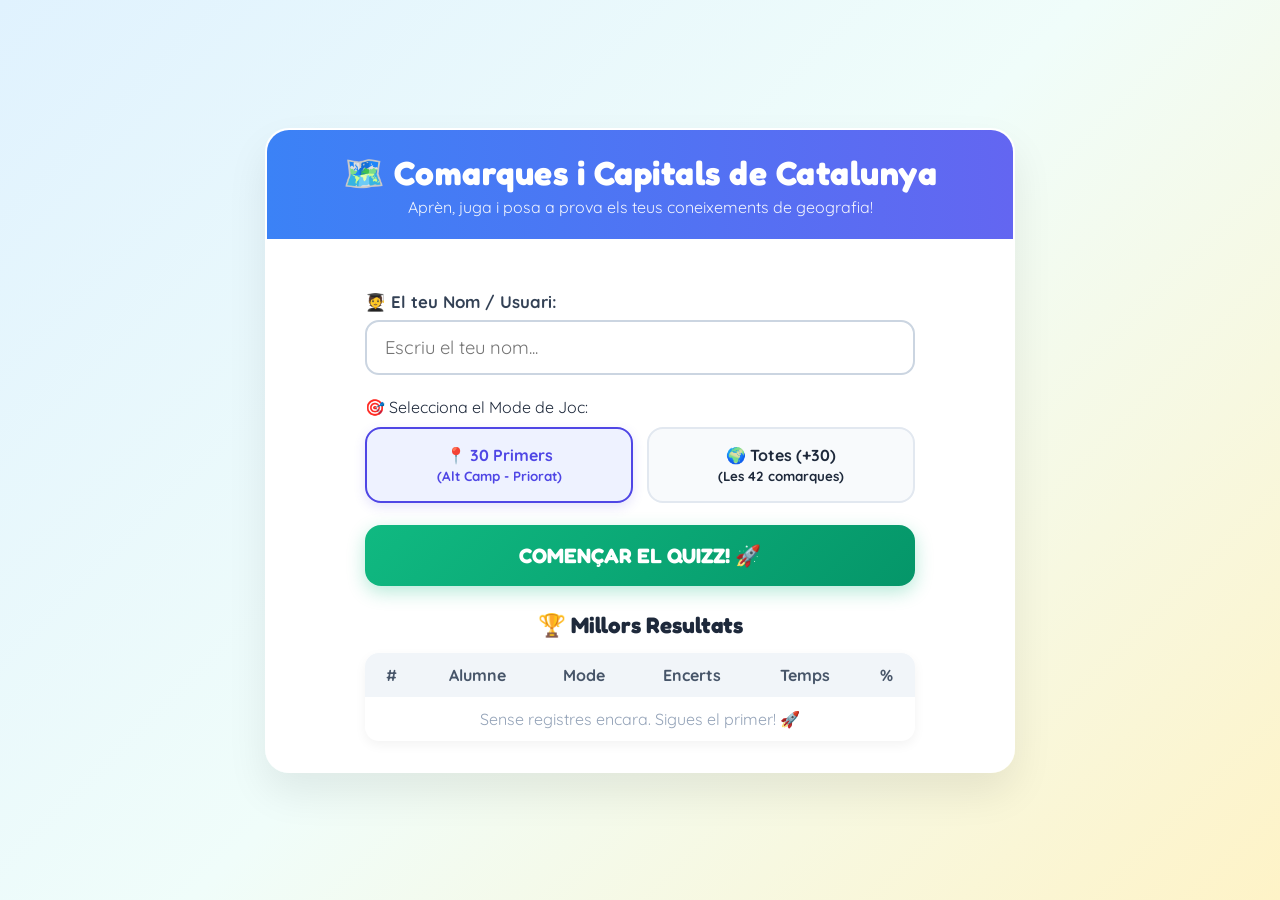
==== commit 3f4fdba9: "Revise index.html for quiz app enhancements Updated the title and improved the layout and styles for" ====
--- a/index.html
+++ b/index.html
@@ -3,14 +3,13 @@
 <head>
   <meta charset="UTF-8">
   <meta name="viewport" content="width=device-width, initial-scale=1.0">
-  <title>Comarques de Catalunya - Quiz Interactiu</title>
+  <title>Comarques i Capitals de Catalunya - Quiz</title>
   <link href="https://fonts.googleapis.com/css2?family=Fredoka+One&family=Quicksand:wght@500;600;700&display=swap" rel="stylesheet">
   
   <style>
     :root {
       --primary: #4F46E5;
       --primary-hover: #4338CA;
-      --secondary: #06B6D4;
       --bg-gradient: linear-gradient(135deg, #E0F2FE 0%, #F0FDFA 50%, #FEF3C7 100%);
       --card-bg: rgba(255, 255, 255, 0.98);
       --text-main: #1E293B;
@@ -38,10 +37,10 @@
 
     .app-container {
       width: 100%;
-      max-width: 800px;
+      max-width: 750px;
       background: var(--card-bg);
       border-radius: 24px;
-      box-shadow: 0 20px 40px rgba(0, 0, 0, 0.1);
+      box-shadow: 0 20px 40px rgba(0, 0, 0, 0.08);
       border: 2px solid rgba(255, 255, 255, 0.8);
       overflow: hidden;
       display: flex;
@@ -67,7 +66,7 @@
       margin-top: 4px;
     }
 
-    /* GESTIÓ DE PANTALLES */
+    /* CONTROL NET DE PANTALLES SENSE CONFLICTES */
     .screen {
       display: none;
       padding: 30px;
@@ -172,10 +171,9 @@
       transform: translateY(-2px);
     }
 
-    /* QUIZZ LAYOUT */
+    /* PANTALLA DEL QUIZZ */
     .quiz-container {
       width: 100%;
-      max-width: 650px;
       display: flex;
       flex-direction: column;
       gap: 20px;
@@ -206,20 +204,20 @@
       background: white;
       border: 2px solid #E2E8F0;
       border-radius: 20px;
-      padding: 30px;
+      padding: 35px 25px;
       box-shadow: 0 10px 25px rgba(0,0,0,0.03);
       display: flex;
       flex-direction: column;
       align-items: center;
       text-align: center;
-      gap: 20px;
+      gap: 22px;
     }
 
     .question-tag {
       background: #EEF2FF;
       color: var(--primary);
       font-weight: 700;
-      padding: 6px 16px;
+      padding: 6px 18px;
       border-radius: 20px;
       font-size: 0.95rem;
       text-transform: uppercase;
@@ -227,20 +225,14 @@
     }
 
     .question-text {
-      font-size: 1.5rem;
+      font-size: 1.55rem;
       font-weight: 700;
       color: #0F172A;
-      line-height: 1.4;
+      line-height: 1.45;
       min-height: 70px;
       display: flex;
       align-items: center;
       justify-content: center;
-    }
-
-    .question-text highlight {
-      color: var(--primary);
-      text-decoration: underline;
-      text-decoration-color: #A5B4FC;
     }
 
     .answer-form {
@@ -254,7 +246,7 @@
       padding: 16px 20px;
       border: 2px solid #CBD5E1;
       border-radius: 14px;
-      font-size: 1.2rem;
+      font-size: 1.25rem;
       outline: none;
       text-align: center;
       font-weight: 600;
@@ -359,7 +351,7 @@
 
 <div class="app-container">
   <header>
-    <h1>🗺️ Comarques de Catalunya</h1>
+    <h1>🗺️ Comarques i Capitals de Catalunya</h1>
     <p>Aprèn, juga i posa a prova els teus coneixements de geografia!</p>
   </header>
 
@@ -420,27 +412,3 @@
         </div>
         <div class="stat-badge">
           <span>📊 Encerts:</span> <span id="accuracy-display">0%</span>
-        </div>
-      </div>
-
-      <!-- TARGETA DE PREGUNTA -->
-      <div class="question-card">
-        <div class="question-tag" id="question-tag">Capital de Comarca</div>
-        <div class="question-text" id="question-text">Carregant pregunta...</div>
-
-        <div class="answer-form">
-          <input type="text" id="user-answer" class="answer-input" placeholder="Escriu la resposta aquí..." autocomplete="off">
-          <button type="button" class="submit-btn" onclick="checkAnswer()">Respondre</button>
-        </div>
-
-        <div id="feedback-box" class="feedback-message"></div>
-      </div>
-    </div>
-  </div>
-
-  <!-- PANTALLA 3: RESULTATS -->
-  <div id="screen-results" class="screen">
-    <div class="welcome-card">
-      <div class="results-summary">
-        <h2>🎉 Felicitats!</h2>
-        <p style="font-size: 1.15rem; margin-top
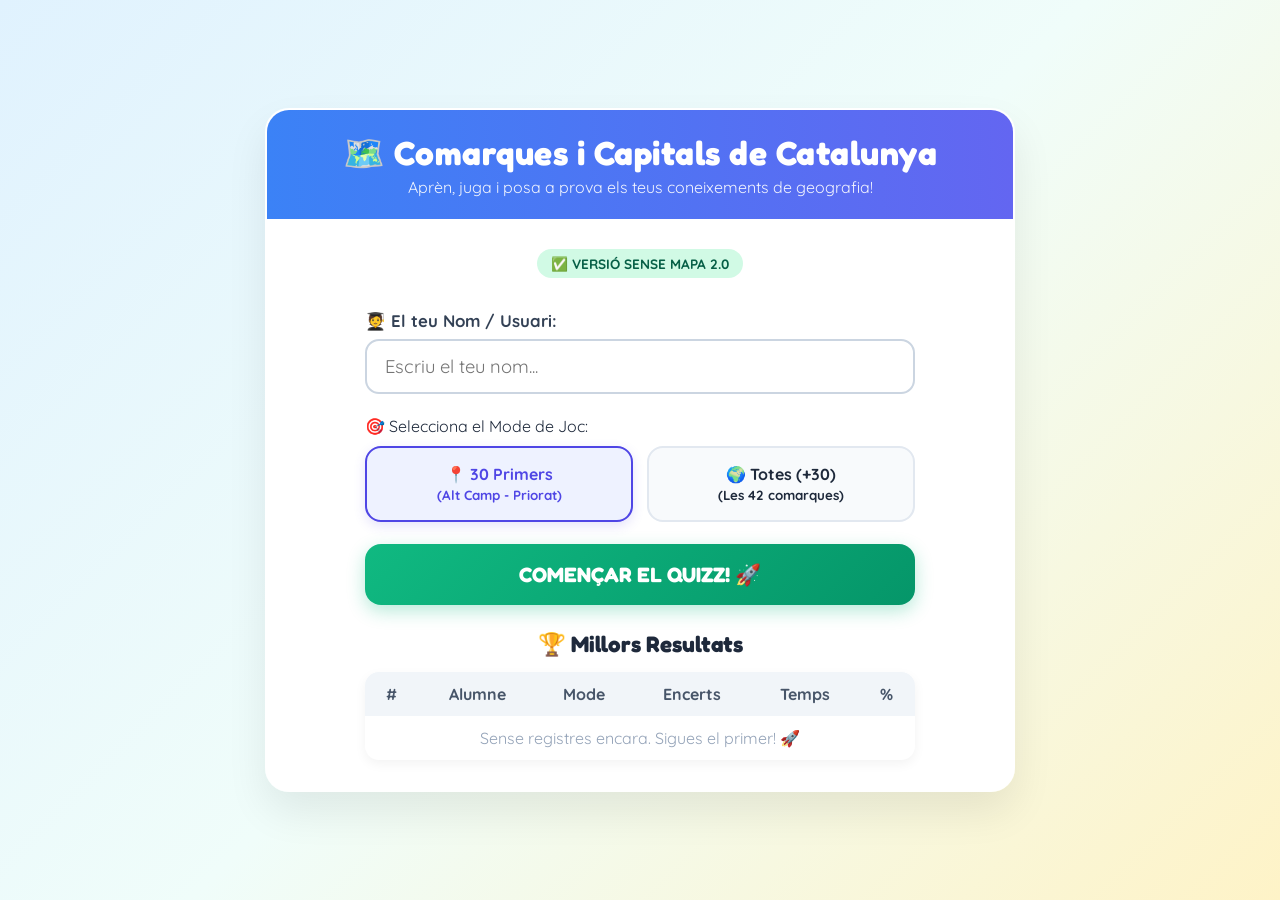
==== commit 6f9c326f: "Update print statement from 'Hello' to 'Goodbye'" ====
--- a/index.html
+++ b/index.html
@@ -66,16 +66,27 @@
       margin-top: 4px;
     }
 
-    /* CONTROL NET DE PANTALLES SENSE CONFLICTES */
+    .version-badge {
+      background: #D1FAE5;
+      color: #065F46;
+      font-weight: 700;
+      padding: 6px 14px;
+      border-radius: 20px;
+      font-size: 0.85rem;
+      display: inline-block;
+      margin-bottom: 10px;
+    }
+
+    /* PANTALLES: S'AMAGUEN PER DEFECTE */
     .screen {
-      display: none;
+      display: none !important;
       padding: 30px;
       width: 100%;
       box-sizing: border-box;
     }
 
     .screen.active {
-      display: flex;
+      display: flex !important;
       flex-direction: column;
       align-items: center;
     }
@@ -84,6 +95,7 @@
     .welcome-card {
       max-width: 550px;
       width: 100%;
+      margin: 0 auto;
       text-align: center;
     }
 
@@ -358,6 +370,8 @@
   <!-- PANTALLA 1: INICI I REGISTRE -->
   <div id="screen-start" class="screen active">
     <div class="welcome-card">
+      <div class="version-badge">✅ VERSIÓ SENSE MAPA 2.0</div>
+      
       <div class="input-group">
         <label for="student-name">🧑‍🎓 El teu Nom / Usuari:</label>
         <input type="text" id="student-name" placeholder="Escriu el teu nom..." autocomplete="off">
@@ -375,7 +389,7 @@
         </div>
       </div>
 
-      <button type="button" class="start-btn" onclick="startQuiz()">COMENÇAR EL QUIZZ! 🚀</button>
+      <button type="button" id="btn-start-game" class="start-btn" onclick="startQuiz()">COMENÇAR EL QUIZZ! 🚀</button>
 
       <!-- TABLA RÀNKING -->
       <div class="ranking-section">
@@ -412,3 +426,368 @@
         </div>
         <div class="stat-badge">
           <span>📊 Encerts:</span> <span id="accuracy-display">0%</span>
+        </div>
+      </div>
+
+      <!-- TARGETA DE PREGUNTA -->
+      <div class="question-card">
+        <div class="question-tag" id="question-tag">Capital de Comarca</div>
+        <div class="question-text" id="question-text">Carregant pregunta...</div>
+
+        <div class="answer-form">
+          <input type="text" id="user-answer" class="answer-input" placeholder="Escriu la resposta..." autocomplete="off">
+          <button type="button" class="submit-btn" onclick="checkAnswer()">Respondre</button>
+        </div>
+
+        <div id="feedback-box" class="feedback-message"></div>
+      </div>
+    </div>
+  </div>
+
+  <!-- PANTALLA 3: RESULTATS -->
+  <div id="screen-results" class="screen">
+    <div class="welcome-card">
+      <div class="results-summary">
+        <h2>🎉 Felicitats!</h2>
+        <p style="font-size: 1.15rem; margin-top: 8px;">Has completat el qüestionari!</p>
+        <div style="margin: 25px 0; font-size: 1.3rem; line-height: 1.8;">
+          <p>Resultat: <strong id="res-score" style="color:#4F46E5;">0/30</strong></p>
+          <p>Percentatge d'encerts: <strong id="res-accuracy" style="color:#10B981;">0%</strong></p>
+          <p>Temps emprat: <strong id="res-time">00:00</strong></p>
+        </div>
+      </div>
+
+      <button type="button" class="start-btn" onclick="resetToStart()">TORNAR A JUGAR 🔄</button>
+    </div>
+  </div>
+</div>
+
+<script>
+  // DADES DE LES 42 COMARQUES I CAPITALS EN ORDRE ALFABÈTIC
+  const comarquesData = [
+    { name: "Alt Camp", capital: "Valls", alts: ["valls"] },
+    { name: "Alt Empordà", capital: "Figueres", alts: ["figueres"] },
+    { name: "Alt Penedès", capital: "Vilafranca del Penedès", alts: ["vilafranca del penedes", "vilafranca"] },
+    { name: "Alt Urgell", capital: "La Seu d'Urgell", alts: ["la seu d'urgell", "seu d'urgell", "seu d urgell", "la seu", "seu"] },
+    { name: "Alta Ribagorça", capital: "El Pont de Suert", alts: ["el pont de suert", "pont de suert"] },
+    { name: "Anoia", capital: "Igualada", alts: ["igualada"] },
+    { name: "Bages", capital: "Manresa", alts: ["manresa"] },
+    { name: "Baix Camp", capital: "Reus", alts: ["reus"] },
+    { name: "Baix Ebre", capital: "Tortosa", alts: ["tortosa"] },
+    { name: "Baix Empordà", capital: "La Bisbal d'Empordà", alts: ["la bisbal d'emporda", "bisbal", "la bisbal"] },
+    { name: "Baix Llobregat", capital: "Sant Feliu de Llobregat", alts: ["sant feliu de llobregat", "sant feliu"] },
+    { name: "Baix Penedès", capital: "El Vendrell", alts: ["el vendrell", "vendrell"] },
+    { name: "Barcelonès", capital: "Barcelona", alts: ["barcelona"] },
+    { name: "Berguedà", capital: "Berga", alts: ["berga"] },
+    { name: "Cerdanya", capital: "Puigcerdà", alts: ["puigcerda"] },
+    { name: "Conca de Barberà", capital: "Montblanc", alts: ["montblanc"] },
+    { name: "Garraf", capital: "Vilanova i la Geltrú", alts: ["vilanova i la geltru", "vilanova"] },
+    { name: "Garrigues", capital: "Les Borges Blanques", alts: ["les borges blanques", "borges blanques"] },
+    { name: "Garrotxa", capital: "Olot", alts: ["olot"] },
+    { name: "Gironès", capital: "Girona", alts: ["girona"] },
+    { name: "Maresme", capital: "Mataró", alts: ["mataro"] },
+    { name: "Moianès", capital: "Moià", alts: ["moia"] },
+    { name: "Montsià", capital: "Amposta", alts: ["amposta"] },
+    { name: "Noguera", capital: "Balaguer", alts: ["balaguer"] },
+    { name: "Osona", capital: "Vic", alts: ["vic"] },
+    { name: "Pallars Jussà", capital: "Tremp", alts: ["tremp"] },
+    { name: "Pallars Sobirà", capital: "Sort", alts: ["sort"] },
+    { name: "Pla d'Urgell", capital: "Mollerussa", alts: ["mollerussa"] },
+    { name: "Pla de l'Estany", capital: "Banyoles", alts: ["banyoles"] },
+    { name: "Priorat", capital: "Falset", alts: ["falset"] },
+    { name: "Ribera d'Ebre", capital: "Móra d'Ebre", alts: ["mora d'ebre", "mora d ebre", "mora"] },
+    { name: "Ripollès", capital: "Ripoll", alts: ["ripoll"] },
+    { name: "Segarra", capital: "Cervera", alts: ["cervera"] },
+    { name: "Segrià", capital: "Lleida", alts: ["lleida"] },
+    { name: "Selva", capital: "Santa Coloma de Farners", alts: ["santa coloma de farners", "santa coloma"] },
+    { name: "Solsonès", capital: "Solsona", alts: ["solsona"] },
+    { name: "Tarragonès", capital: "Tarragona", alts: ["tarragona"] },
+    { name: "Terra Alta", capital: "Gandesa", alts: ["gandesa"] },
+    { name: "Urgell", capital: "Tàrrega", alts: ["tarrega"] },
+    { name: "Val d'Aran", capital: "Vielha e Mijaran", alts: ["vielha e mijaran", "vielha"] },
+    { name: "Vallès Occidental", capital: "Sabadell", alts: ["sabadell", "terrassa"] },
+    { name: "Vallès Oriental", capital: "Granollers", alts: ["granollers"] }
+  ];
+
+  let selectedGameMode = '30';
+  let studentName = 'Alumne';
+  let activeQuestions = [];
+  let currentQuestionIdx = 0;
+  let score = 0;
+  let totalQuestions = 30;
+  let timerInterval = null;
+  let secondsElapsed = 0;
+  let currentQuestionObj = null;
+
+  // AMAGAMENT INVIOLABLE VIA CLASS + INLINE STYLE !IMPORTANT
+  function showScreen(screenId) {
+    const screens = document.querySelectorAll('.screen');
+    screens.forEach(s => {
+      s.classList.remove('active');
+      s.style.setProperty('display', 'none', 'important');
+    });
+    const target = document.getElementById(screenId);
+    if (target) {
+      target.classList.add('active');
+      target.style.setProperty('display', 'flex', 'important');
+      target.style.flexDirection = 'column';
+      target.style.alignItems = 'center';
+    }
+  }
+
+  function playSound(type) {
+    try {
+      const audioCtx = new (window.AudioContext || window.webkitAudioContext)();
+      const osc = audioCtx.createOscillator();
+      const gain = audioCtx.createGain();
+      osc.connect(gain);
+      gain.connect(audioCtx.destination);
+
+      if (type === 'correct') {
+        osc.type = 'sine';
+        osc.frequency.setValueAtTime(523.25, audioCtx.currentTime);
+        osc.frequency.setValueAtTime(659.25, audioCtx.currentTime + 0.1);
+        gain.gain.setValueAtTime(0.3, audioCtx.currentTime);
+        gain.gain.exponentialRampToValueAtTime(0.01, audioCtx.currentTime + 0.35);
+        osc.start();
+        osc.stop(audioCtx.currentTime + 0.35);
+      } else {
+        osc.type = 'sawtooth';
+        osc.frequency.setValueAtTime(220, audioCtx.currentTime);
+        osc.frequency.setValueAtTime(174.61, audioCtx.currentTime + 0.15);
+        gain.gain.setValueAtTime(0.3, audioCtx.currentTime);
+        gain.gain.exponentialRampToValueAtTime(0.01, audioCtx.currentTime + 0.4);
+        osc.start();
+        osc.stop(audioCtx.currentTime + 0.4);
+      }
+    } catch (e) {}
+  }
+
+  function normalizeText(text) {
+    if (!text) return '';
+    let s = text.toLowerCase().trim();
+    s = s.normalize("NFD").replace(/[\u0300-\u036f]/g, "");
+    s = s.replace(/ç/g, "c");
+    s = s.replace(/^(l'|d'|el\s+|la\s+|els\s+|les\s+|del\s+|dels\s+|de\s+la\s+|de\s+)/i, '');
+    s = s.replace(/['’'`\-]/g, ' ');
+    s = s.replace(/\s+/g, ' ').trim();
+    return s;
+  }
+
+  function selectMode(mode) {
+    selectedGameMode = mode;
+    document.getElementById('btn-mode-30').classList.toggle('selected', mode === '30');
+    document.getElementById('btn-mode-all').classList.toggle('selected', mode === 'all');
+  }
+
+  function startQuiz() {
+    const nameEl = document.getElementById('student-name');
+    const nameVal = nameEl ? nameEl.value.trim() : '';
+    studentName = nameVal || 'Alumne';
+
+    let pool = selectedGameMode === '30' ? comarquesData.slice(0, 30) : [...comarquesData];
+
+    activeQuestions = [];
+    totalQuestions = 30;
+
+    for (let i = 0; i < totalQuestions; i++) {
+      const targetComarca = pool[Math.floor(Math.random() * pool.length)];
+      const qType = Math.floor(Math.random() * 2);
+      activeQuestions.push({ item: targetComarca, type: qType });
+    }
+
+    currentQuestionIdx = 0;
+    score = 0;
+    secondsElapsed = 0;
+
+    showScreen('screen-quiz');
+    startTimer();
+    showQuestion();
+  }
+
+  function startTimer() {
+    clearInterval(timerInterval);
+    timerInterval = setInterval(() => {
+      secondsElapsed++;
+      const mins = Math.floor(secondsElapsed / 60).toString().padStart(2, '0');
+      const secs = (secondsElapsed % 60).toString().padStart(2, '0');
+      const timerEl = document.getElementById('timer-display');
+      if (timerEl) timerEl.innerText = `${mins}:${secs}`;
+    }, 1000);
+  }
+
+  function showQuestion() {
+    const feedbackBox = document.getElementById('feedback-box');
+    if (feedbackBox) {
+      feedbackBox.className = 'feedback-message';
+      feedbackBox.style.display = 'none';
+    }
+
+    const inputEl = document.getElementById('user-answer');
+    if (inputEl) inputEl.value = '';
+
+    currentQuestionObj = activeQuestions[currentQuestionIdx];
+    const c = currentQuestionObj.item;
+
+    const qCounter = document.getElementById('q-counter');
+    if (qCounter) qCounter.innerText = `${currentQuestionIdx + 1}/${totalQuestions}`;
+
+    const accEl = document.getElementById('accuracy-display');
+    const currentAcc = currentQuestionIdx === 0 ? 0 : Math.round((score / currentQuestionIdx) * 100);
+    if (accEl) accEl.innerText = `${currentAcc}%`;
+
+    const tagEl = document.getElementById('question-tag');
+    const textEl = document.getElementById('question-text');
+
+    if (currentQuestionObj.type === 0) {
+      if (tagEl) tagEl.innerText = "🏛️ Pregunta de Capital";
+      if (textEl) textEl.innerHTML = `Quina és la capital de la comarca de <span style="color:#4F46E5; font-weight:800;">${c.name}</span>?`;
+    } else {
+      if (tagEl) tagEl.innerText = "🏷️ Pregunta de Comarca";
+      if (textEl) textEl.innerHTML = `A quina comarca pertany la capital <span style="color:#4F46E5; font-weight:800;">${c.capital}</span>?`;
+    }
+
+    if (inputEl) setTimeout(() => inputEl.focus(), 50);
+  }
+
+  function checkAnswer() {
+    const inputEl = document.getElementById('user-answer');
+    const rawUserAns = inputEl ? inputEl.value : '';
+    const userNorm = normalizeText(rawUserAns);
+    const c = currentQuestionObj.item;
+    let isCorrect = false;
+    let expectedText = "";
+
+    if (currentQuestionObj.type === 0) {
+      expectedText = c.capital;
+      const validAnswers = [c.capital, ...(c.alts || [])].map(normalizeText);
+      isCorrect = validAnswers.includes(userNorm);
+    } else {
+      expectedText = c.name;
+      const validAnswers = [c.name, ...(c.alts || [])].map(normalizeText);
+      isCorrect = validAnswers.includes(userNorm);
+    }
+
+    processResult(isCorrect, expectedText);
+  }
+
+  function processResult(isCorrect, expectedAnswer) {
+    const feedbackBox = document.getElementById('feedback-box');
+
+    if (isCorrect) {
+      score++;
+      playSound('correct');
+      if (feedbackBox) {
+        feedbackBox.innerText = "✨ Molt bé! Resposta Correcta!";
+        feedbackBox.className = "feedback-message correct";
+        feedbackBox.style.display = 'block';
+      }
+    } else {
+      playSound('incorrect');
+      if (feedbackBox) {
+        feedbackBox.innerText = `❌ Incorrecte. La resposta correcta era: ${expectedAnswer}`;
+        feedbackBox.className = "feedback-message incorrect";
+        feedbackBox.style.display = 'block';
+      }
+    }
+
+    setTimeout(() => {
+      currentQuestionIdx++;
+      if (currentQuestionIdx < totalQuestions) {
+        showQuestion();
+      } else {
+        finishQuiz();
+      }
+    }, 1500);
+  }
+
+  function finishQuiz() {
+    clearInterval(timerInterval);
+
+    showScreen('screen-results');
+
+    const accuracy = Math.round((score / totalQuestions) * 100);
+    const mins = Math.floor(secondsElapsed / 60).toString().padStart(2, '0');
+    const secs = (secondsElapsed % 60).toString().padStart(2, '0');
+    const timeFormatted = `${mins}:${secs}`;
+
+    const scoreEl = document.getElementById('res-score');
+    const accEl = document.getElementById('res-accuracy');
+    const timeEl = document.getElementById('res-time');
+
+    if (scoreEl) scoreEl.innerText = `${score} / ${totalQuestions}`;
+    if (accEl) accEl.innerText = `${accuracy}%`;
+    if (timeEl) timeEl.innerText = timeFormatted;
+
+    saveScoreToLeaderboard(studentName, selectedGameMode, score, timeFormatted, accuracy);
+  }
+
+  function saveScoreToLeaderboard(name, mode, scoreVal, timeVal, accuracyVal) {
+    let leaderboard = JSON.parse(localStorage.getItem('comarques_leaderboard') || '[]');
+    leaderboard.push({
+      name: name,
+      mode: mode === '30' ? '30 Comarques' : 'Totes (+30)',
+      score: scoreVal,
+      time: timeVal,
+      accuracy: accuracyVal
+    });
+
+    leaderboard.sort((a, b) => b.score - a.score || a.time.localeCompare(b.time));
+    leaderboard = leaderboard.slice(0, 10);
+
+    localStorage.setItem('comarques_leaderboard', JSON.stringify(leaderboard));
+    renderLeaderboard();
+  }
+
+  function renderLeaderboard() {
+    const tbody = document.getElementById('leaderboard-body');
+    if (!tbody) return;
+    let leaderboard = JSON.parse(localStorage.getItem('comarques_leaderboard') || '[]');
+
+    if (leaderboard.length === 0) {
+      tbody.innerHTML = `<tr><td colspan="6" style="color:#94A3B8;">Sense registres encara. Sigues el primer! 🚀</td></tr>`;
+      return;
+    }
+
+    tbody.innerHTML = leaderboard.map((entry, idx) => `
+      <tr>
+        <td><strong>#${idx + 1}</strong></td>
+        <td><strong>${escapeHtml(entry.name)}</strong></td>
+        <td><small>${entry.mode}</small></td>
+        <td><strong style="color:#4F46E5;">${entry.score}/30</strong></td>
+        <td>${entry.time}</td>
+        <td><span style="color:#10B981; font-weight:700;">${entry.accuracy}%</span></td>
+      </tr>
+    `).join('');
+  }
+
+  function escapeHtml(str) {
+    return str.replace(/[&<>"']/g, function(m) {
+      return { '&': '&amp;', '<': '&lt;', '>': '&gt;', '"': '&quot;', "'": '&#039;' }[m];
+    });
+  }
+
+  function resetToStart() {
+    showScreen('screen-start');
+    renderLeaderboard();
+  }
+
+  document.addEventListener('DOMContentLoaded', () => {
+    showScreen('screen-start');
+    renderLeaderboard();
+
+    const startBtn = document.getElementById('btn-start-game');
+    if (startBtn) {
+      startBtn.addEventListener('click', startQuiz);
+    }
+
+    const inputEl = document.getElementById('user-answer');
+    if (inputEl) {
+      inputEl.addEventListener('keyup', (e) => {
+        if (e.key === 'Enter') checkAnswer();
+      });
+    }
+  });
+</script>
+</body>
+</html>
